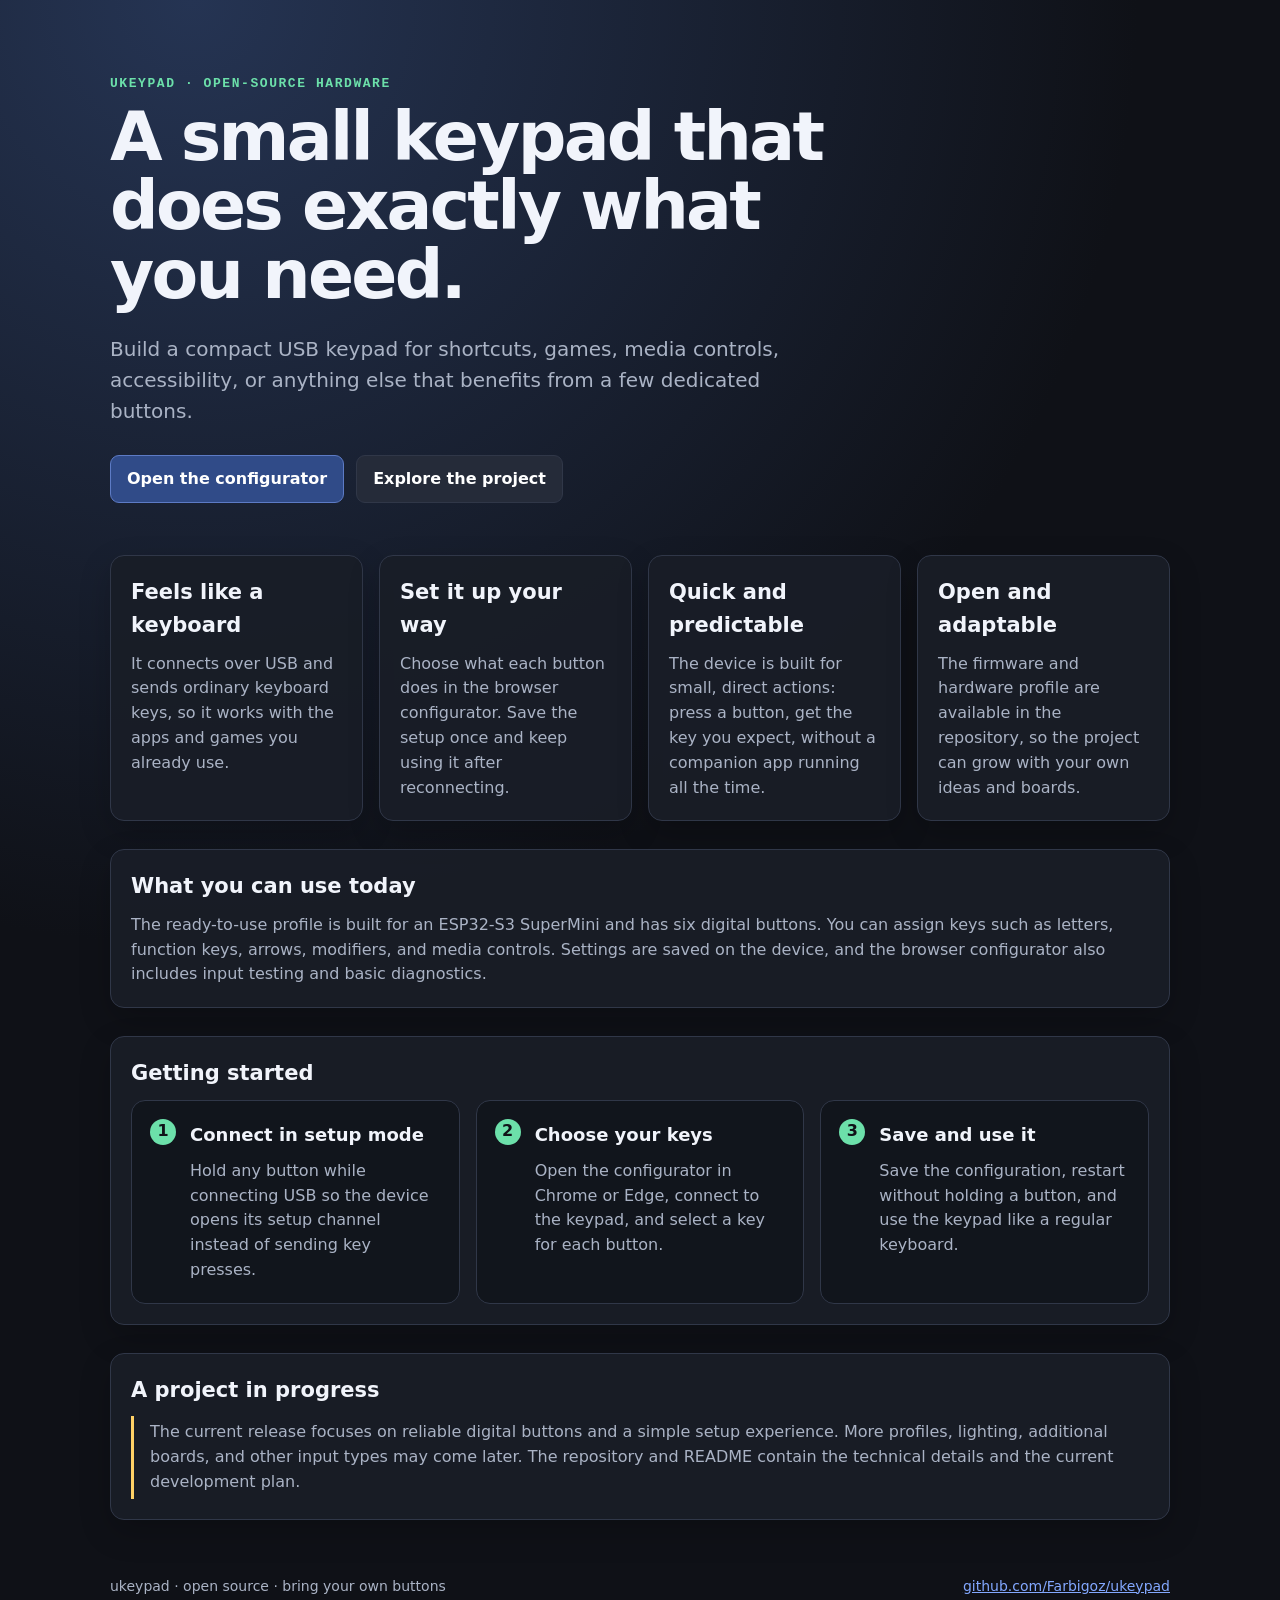
==== index.html @ 5ed15c59 "Relocate web artifacts to project root and utils Co-Authored-By: Claude <noreply@anthropic.com>" ====
<!doctype html>
<html lang="en">
<head>
  <meta charset="utf-8">
  <meta name="viewport" content="width=device-width, initial-scale=1">
  <meta name="description" content="A small, configurable USB keypad for shortcuts, games, and custom controls.">
  <title>ukeypad — a small USB keypad for your setup</title>
  <style>
    :root { color-scheme: dark; --bg: #0f1117; --panel: #191d27; --line: #303748; --text: #f1f4fb; --muted: #aab3c5; --accent: #83a8ff; --accent2: #6ce0aa; --warm: #ffd166; }
    * { box-sizing: border-box; }
    body { margin: 0; min-height: 100vh; color: var(--text); background: radial-gradient(circle at 15% 0%, #253453, var(--bg) 48%); font: 16px/1.55 system-ui, -apple-system, BlinkMacSystemFont, "Segoe UI", sans-serif; }
    main { width: min(1060px, calc(100% - 32px)); margin: 0 auto; }
    header { padding: 76px 0 52px; }
    .eyebrow { margin: 0 0 10px; color: var(--accent2); font: 700 13px/1.2 ui-monospace, SFMono-Regular, Consolas, monospace; letter-spacing: .12em; text-transform: uppercase; }
    h1 { max-width: 780px; margin: 0; font-size: clamp(38px, 7vw, 68px); line-height: 1.02; letter-spacing: -.04em; }
    h2 { margin: 0 0 10px; font-size: 21px; }
    .lead { max-width: 700px; margin: 24px 0 0; color: var(--muted); font-size: 20px; }
    .actions { display: flex; flex-wrap: wrap; gap: 12px; margin-top: 28px; }
    a.button { display: inline-block; padding: 11px 16px; border: 1px solid #5d7bc5; border-radius: 9px; color: white; background: #304b88; text-decoration: none; font-weight: 650; }
    a.button.secondary { border-color: var(--line); background: #252b39; }
    a.button:hover { filter: brightness(1.15); }
    .grid { display: grid; grid-template-columns: repeat(auto-fit, minmax(230px, 1fr)); gap: 16px; padding-bottom: 28px; }
    .card { padding: 20px; border: 1px solid var(--line); border-radius: 14px; background: color-mix(in srgb, var(--panel) 94%, transparent); box-shadow: 0 12px 32px #0003; }
    .card p { margin: 0; color: var(--muted); }
    .wide { grid-column: 1 / -1; }
    .steps { counter-reset: step; display: grid; grid-template-columns: repeat(auto-fit, minmax(210px, 1fr)); gap: 16px; }
    .step { position: relative; padding: 20px 20px 20px 58px; border: 1px solid var(--line); border-radius: 14px; background: #090b1066; }
    .step::before { counter-increment: step; content: counter(step); position: absolute; top: 18px; left: 18px; display: grid; width: 26px; height: 26px; place-items: center; border-radius: 50%; color: #101218; background: var(--accent2); font-weight: 800; }
    .step h2 { font-size: 18px; }
    .note { border-left: 3px solid var(--warm); padding: 4px 0 4px 16px; color: var(--muted); }
    footer { display: flex; justify-content: space-between; gap: 20px; padding: 28px 0 44px; color: var(--muted); font-size: 14px; }
    footer a { color: var(--accent); }
    @media (max-width: 600px) { main { width: min(100% - 20px, 1060px); } header { padding-top: 48px; } .lead { font-size: 18px; } footer { display: block; } footer span { display: block; margin-top: 8px; } }
  </style>
</head>
<body>
<main>
  <header>
    <p class="eyebrow">ukeypad · open-source hardware</p>
    <h1>A small keypad that does exactly what you need.</h1>
    <p class="lead">Build a compact USB keypad for shortcuts, games, media controls, accessibility, or anything else that benefits from a few dedicated buttons.</p>
    <div class="actions">
      <a class="button" href="utils/configurator.html">Open the configurator</a>
      <a class="button secondary" href="https://github.com/Farbigoz/ukeypad" target="_blank" rel="noopener">Explore the project</a>
    </div>
  </header>

  <section class="grid" aria-label="Project benefits">
    <article class="card"><h2>Feels like a keyboard</h2><p>It connects over USB and sends ordinary keyboard keys, so it works with the apps and games you already use.</p></article>
    <article class="card"><h2>Set it up your way</h2><p>Choose what each button does in the browser configurator. Save the setup once and keep using it after reconnecting.</p></article>
    <article class="card"><h2>Quick and predictable</h2><p>The device is built for small, direct actions: press a button, get the key you expect, without a companion app running all the time.</p></article>
    <article class="card"><h2>Open and adaptable</h2><p>The firmware and hardware profile are available in the repository, so the project can grow with your own ideas and boards.</p></article>
  </section>

  <section class="grid">
    <article class="card wide">
      <h2>What you can use today</h2>
      <p>The ready-to-use profile is built for an ESP32-S3 SuperMini and has six digital buttons. You can assign keys such as letters, function keys, arrows, modifiers, and media controls. Settings are saved on the device, and the browser configurator also includes input testing and basic diagnostics.</p>
    </article>
  </section>

  <section class="grid" aria-labelledby="start-heading">
    <article class="card wide">
      <h2 id="start-heading">Getting started</h2>
      <div class="steps">
        <div class="step"><h2>Connect in setup mode</h2><p>Hold any button while connecting USB so the device opens its setup channel instead of sending key presses.</p></div>
        <div class="step"><h2>Choose your keys</h2><p>Open the configurator in Chrome or Edge, connect to the keypad, and select a key for each button.</p></div>
        <div class="step"><h2>Save and use it</h2><p>Save the configuration, restart without holding a button, and use the keypad like a regular keyboard.</p></div>
      </div>
    </article>
  </section>

  <section class="grid">
    <article class="card wide">
      <h2>A project in progress</h2>
      <p class="note">The current release focuses on reliable digital buttons and a simple setup experience. More profiles, lighting, additional boards, and other input types may come later. The repository and README contain the technical details and the current development plan.</p>
    </article>
  </section>

  <footer>
    <span>ukeypad · open source · bring your own buttons</span>
    <span><a href="https://github.com/Farbigoz/ukeypad" target="_blank" rel="noopener">github.com/Farbigoz/ukeypad</a></span>
  </footer>
</main>
</body>
</html>
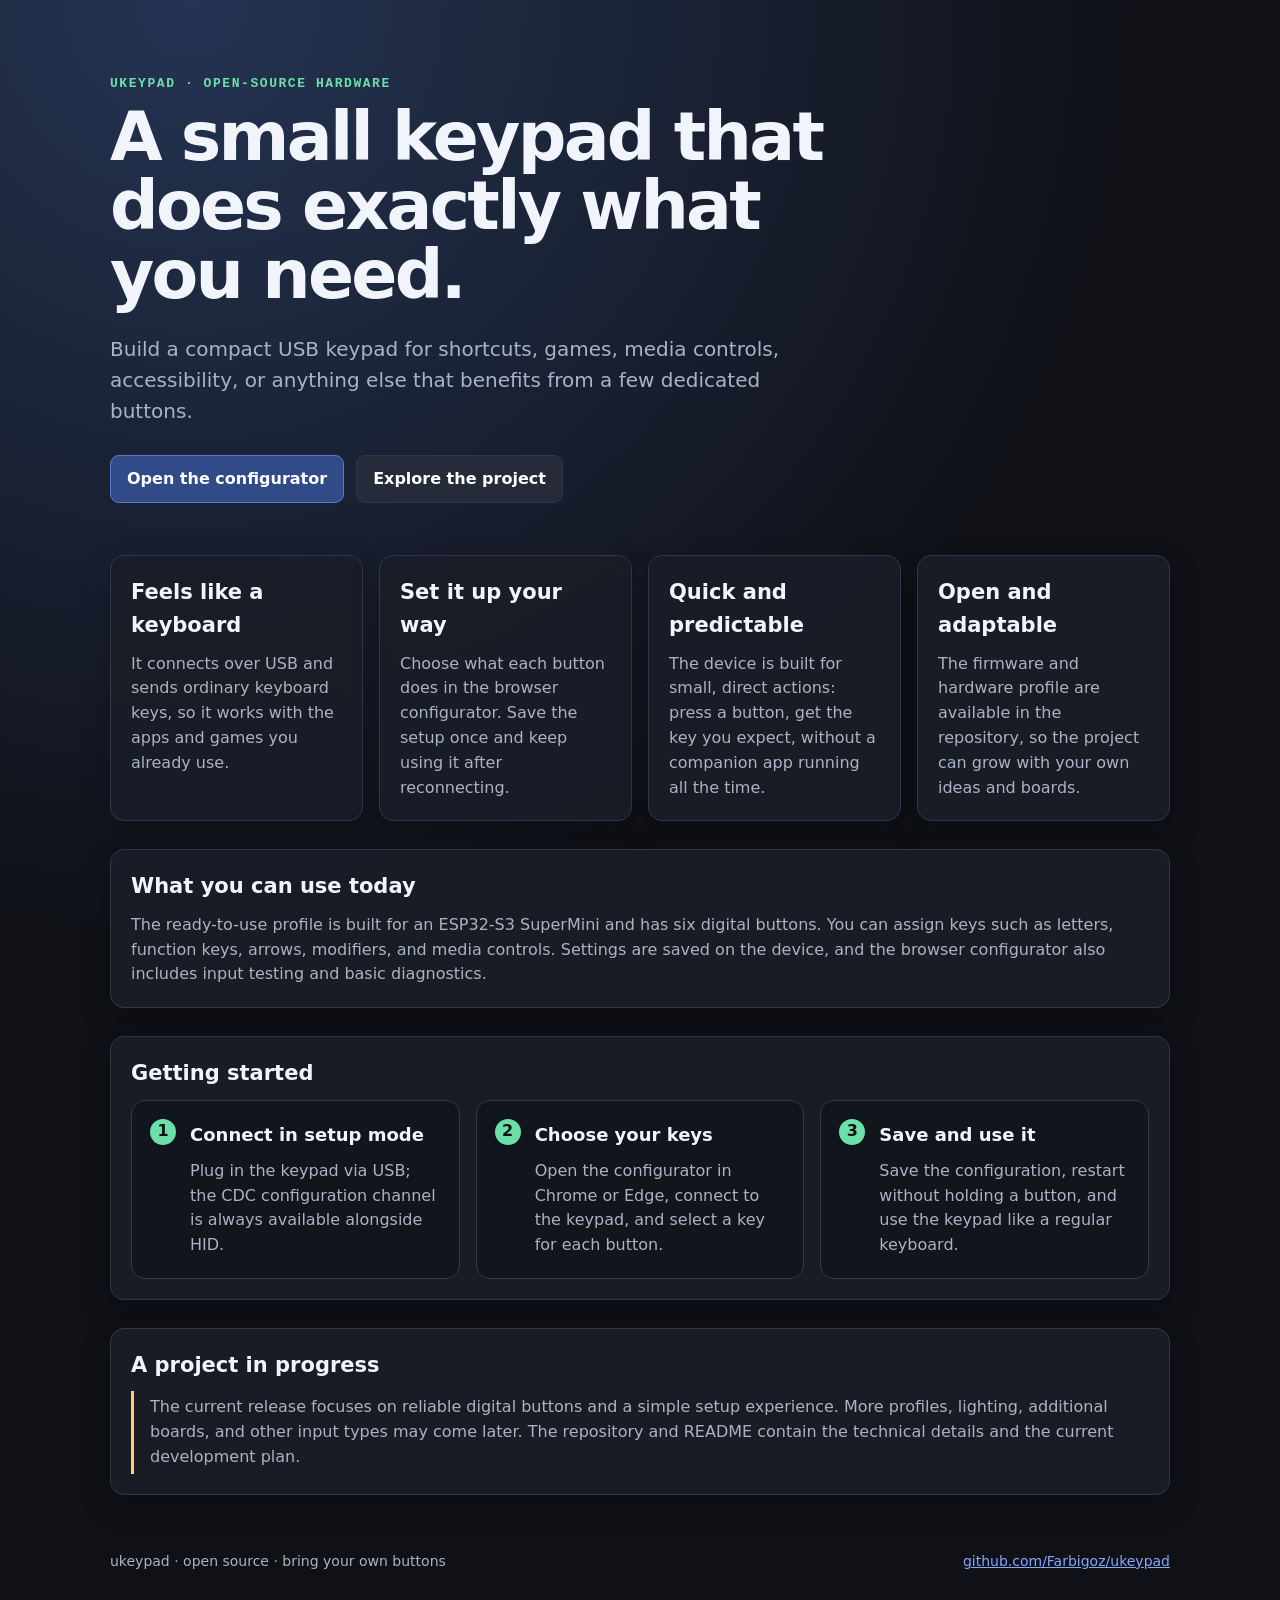
==== commit b8d204ee: "Align unified configuration and persist debounce Co-Authored-By: Claude <noreply@anthropic.com>" ====
--- a/index.html
+++ b/index.html
@@ -63,7 +63,7 @@
     <article class="card wide">
       <h2 id="start-heading">Getting started</h2>
       <div class="steps">
-        <div class="step"><h2>Connect in setup mode</h2><p>Hold any button while connecting USB so the device opens its setup channel instead of sending key presses.</p></div>
+        <div class="step"><h2>Connect in setup mode</h2><p>Plug in the keypad via USB; the CDC configuration channel is always available alongside HID.</p></div>
         <div class="step"><h2>Choose your keys</h2><p>Open the configurator in Chrome or Edge, connect to the keypad, and select a key for each button.</p></div>
         <div class="step"><h2>Save and use it</h2><p>Save the configuration, restart without holding a button, and use the keypad like a regular keyboard.</p></div>
       </div>
